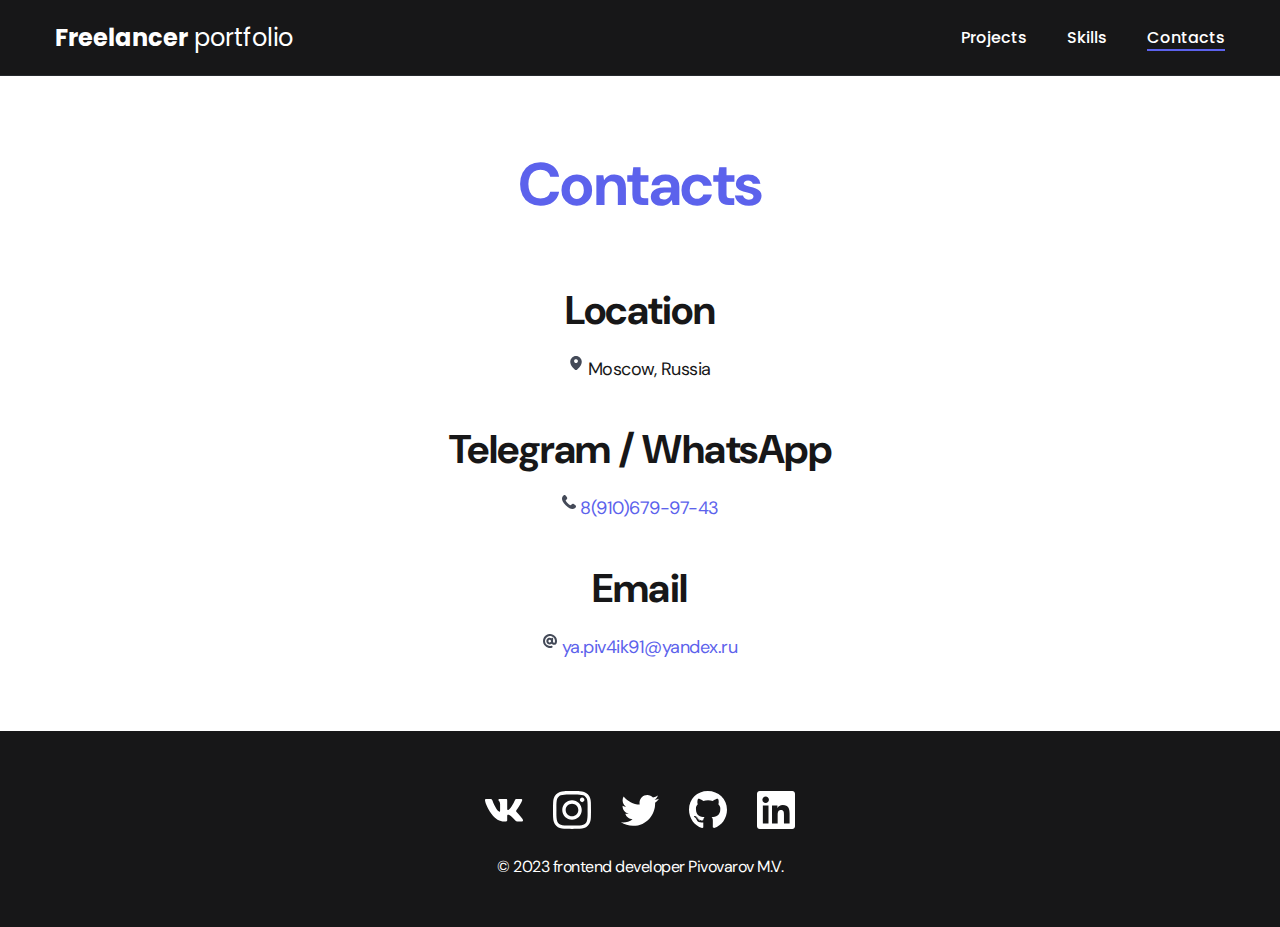
==== contacts.html @ aca8e75c "first commit" ====
<!DOCTYPE html>
<html lang="en">
<head>
    <meta charset="UTF-8">
    <meta http-equiv="X-UA-Compatible" content="IE=edge">
    <meta name="viewport" content="width=device-width, initial-scale=1.0">
    <title>Freelancer portfolio</title>
    <link rel="stylesheet" href="./css/main.css">
    <link rel="preconnect" href="https://fonts.googleapis.com">
<link rel="preconnect" href="https://fonts.gstatic.com" crossorigin>
<link href="https://fonts.googleapis.com/css2?family=DM+Sans:wght@400;500;700&family=Poppins:wght@400;500;700&display=swap" rel="stylesheet">

</head>
<body>
    <nav class="nav">
        <div class="container">
            <div class="nav-row">
                <a class="logo" href="./index.html" ><strong>Freelancer</strong> portfolio</a>
                <ul class="nav-list">
                    <li class="nav-list__item"><a href="./index.html" class="nav-list__link ">Projects</a></li>
                    <li class="nav-list__item"><a href="./skills.html" class="nav-list__link">Skills</a></li>
                    <li class="nav-list__item"><a href="./contacts.html" class="nav-list__link nav-list__link--activ">Contacts</a></li>
                </ul>
            </div>
        </div>
    </nav>

    <main class="section">
        <div class="container">
                <h1 class="title-1">Contacts</h1>
                <ul class="content-list">
                    <li class="content-list__item">
                        <h2 class="title-2">Location</h2>
                        <p class="text__text"><img class="location__img" src="./img/icons/map_location.svg" alt="map"> Moscow, Russia</p>
                    </li>
                    <li class="content-list__item">
                        <h2 class="title-2">Telegram / WhatsApp</h2>
                        <p class="text__text"><a href="tel:+79106799743"><img src="./img/icons/phone_call.svg" alt="call"> 8(910)679-97-43</a></p>
                    </li>
                    <li class="content-list__item">
                        <h2 class="title-2">Email</h2>
                        <p class="text__text"><a href="mailto:ya.piv4ik91@yandex.ru"><img src="./img/icons/email.svg" alt="Email"> ya.piv4ik91@yandex.ru</a></p>
                    </li>
                </ul>
    
        </div>
    </main>
    <footer class="footer">
        <div class="container">
            <div class="footer-wrapper">
                <ul class="social">
                    <li class="social__item"><a href="#!"> <img src="./img/icons/vk.svg" alt="vk"></a> </li>
                    <li class="social__item"><a href="#!"> <img src="./img/icons/instagram.svg" alt="vk"></a> </li>
                    <li class="social__item"><a href="#!"> <img src="./img/icons/twitter.svg" alt="vk"></a> </li>
                    <li class="social__item"><a href="#!"> <img src="./img/icons/gitHub.svg" alt="vk"></a> </li>
                    <li class="social__item"><a href="#!"> <img src="./img/icons/linkedIn.svg" alt="vk"></a> </li>
                </ul>
                <div class="copyright">
                    <p>© 2023 frontend developer Pivovarov M.V.</p>
                </div>
            </div>
        </div>
    </footer>
</body>
</html>
---- css/main.css ----
@import "./reset.css";
@import url('https://fonts.googleapis.com/css2?family=DM+Sans:wght@400;500;700&family=Poppins:wght@400;500;700&display=swap');


/*
font-family: 'DM Sans', sans-serif;
font-family: 'Poppins', sans-serif;
*/ 
:root{
    --blackpure: #000;
    --black: #171718;
    --black-border: #26292D;
    --white: #fff;
    --purple: #5C62EC;

    --text-color: var(--black);
    --dark-bg: var(--black);
    --dark-border: var(--black-border);
    --header-text: var(--white);
    --accent:var(--purple);
}
html, body{
    font-family: 'DM Sans', sans-serif;
    letter-spacing: -0.5px;
    color: var(--text-color);
    height: 100%;
    display: flex;
    flex-direction: column;
}

.container{
    margin: 0 auto;
    padding: 0 15px;
    max-width: 1200px;
}
/*nav*/

.nav{
    background-color: var(--dark-bg);
    color: var(--header-text);
    padding: 20px 0;
    border-bottom: 1px solid var(--dark-border);
    letter-spacing: normal;
}
.nav-row{
    display: flex;
    justify-content: space-between;
    align-items: center;
    column-gap: 30px;
    row-gap: 20px;
    flex-wrap: wrap;
}
.logo{
    color:var(--header-text);
    font-size: 24px;
    font-family: 'Poppins', sans-serif;

}
.logo strong{
    font-weight: 700;
}
.nav-list{
    display: flex;
    align-items: center;
    column-gap: 40px;
    font-size: 16px;
    font-weight: 500;
    font-family: 'Poppins', sans-serif;
}
.nav-list__link{
    color:var(--header-text);
    transition: opacity 0.2s ease-in;
}
.nav-list__link:hover{
    opacity: 0.8;
}
.nav-list__link--activ{
    position: relative;
}
.nav-list__link--activ::before{
    content: "";
    position: absolute;
    left: 0;
    top: 100%;
    display: block;
    height: 2px;
    width: 100%;
    background-color:var(--accent);
}



/*header*/



.header{
    padding: 40px 0;
    min-height: 695px;

    background-color:var(--dark-bg);
    background-image: url(./../img/header_bg.png);
    background-repeat: no-repeat;
    background-size: auto;
    background-position: center center;

    color: var(--header-text);
    display: flex;
    justify-content: center;
    align-items: center;
    text-align: center;
}
.header__wrapper{
    padding: 0 15px;
    max-width: 660px;
}
.header__title{
    font-size: 40px;
    font-weight: 700;
    line-height: 1.4;
    margin-bottom: 20px;

}
.header__title strong{
    font-size: 60px;
    font-weight: 700;
}
.header__title em{
    font-style: normal;
    color: var(--accent);
}
.header__text{
    font-size: 18px;
    line-height: 1.333;
    margin-bottom: 40px;
}
.header__text p + p{
    margin-top: 1em;


}
.btn{
    display: inline-block;
    height: 48px;
    padding: 12px 28px;

    border-radius: 5px;
    background-color:var(--accent) ;
    color: var(--white);
    letter-spacing: 0.15px;
    font-size: 16px;
    font-weight: 500;

    transition: opacity 0.2s ease-in;
}
.btn:hover{
    opacity: 0.8;
}
.btn:active{
    position: relative;
    top: 1px;
}

/*general*/
.section{
    padding: 70px 0;
}
.title-1{
    margin-bottom: 60px;
    font-size: 60px;
    font-weight: 700;
    line-height: 1.3;
    color: var(--accent);
    text-align: center;
}



/*project*/

.projects{
    display: flex;
    flex-wrap: wrap;
    column-gap: 30px;
    row-gap: 30px;

}
.project{
    max-width: 370px;
    background-color: var(--white);
    box-shadow: 0px 5px 35px rgba(0, 0, 0, 0.25);
    border-radius: 10px;
}
.project__img{
    border-radius: 10px;
}
.project__title{
    padding: 15px 20px 25px;
    font-weight: 700;
    font-size: 24px;
    line-height: 1.3;
    color: var(--black);

}


/*project details*/
.project-details{
    max-width: 865px;
    margin: 0 auto;

    display: flex;
    flex-direction: column;
    align-items: center;
}
.project-details__img{
    max-width: 100%;
    margin-bottom: 40px;
    box-shadow: 0px 5px 35px 0px #00000040;
    border-radius: 10px;

}
.project-details__desc{
    margin-bottom: 30px;
    font-weight: 700;
    font-size: 24px;
    line-height: 1.3;
}
.btn-outline{
    height: 48px;
    padding: 12px 20px;
    border-radius: 5px;
    border: 1px solid var(--blackpure);
    color: var(--blackpure);
    display: flex;
    column-gap: 10px;
    align-items: center;

    transition: opacity 0.2s ease-in;
}
.btn-outline:hover{
    opacity: 0.8;
}
.btn-outline:active{
    position: relative;
    top: 1px;
}

/*skils*/

.content-list{
    max-width: 571px;
    margin: 0 auto;

    display: flex;
    flex-direction: column;
    align-items: center;
    text-align: center;
    row-gap: 40px;

}
.content-list a{
    color: var(--accent);
}
.title-2{
    color: var(--text-color);
    font-weight: 700;
    font-size: 40px;
    line-height: 1.3;
    margin-bottom: 20px;
}
.content-list__item{
    color: var(--text-color);
    font-weight: 400;
    font-size: 18px;
    line-height: 1.5;

}



/* footer*/



.footer{
    margin-top: auto;
    padding: 60px 0 50px;
    background-color: var(--dark-bg);
    color: var(--header-text);


}
.footer-wrapper{
    display: flex;
    flex-direction: column;
    align-items: center;
    row-gap: 27px;
}
.social{
    display: flex;
    column-gap: 30px;
    align-items: center;
}
.copyright{
    font-size: 16px;
}
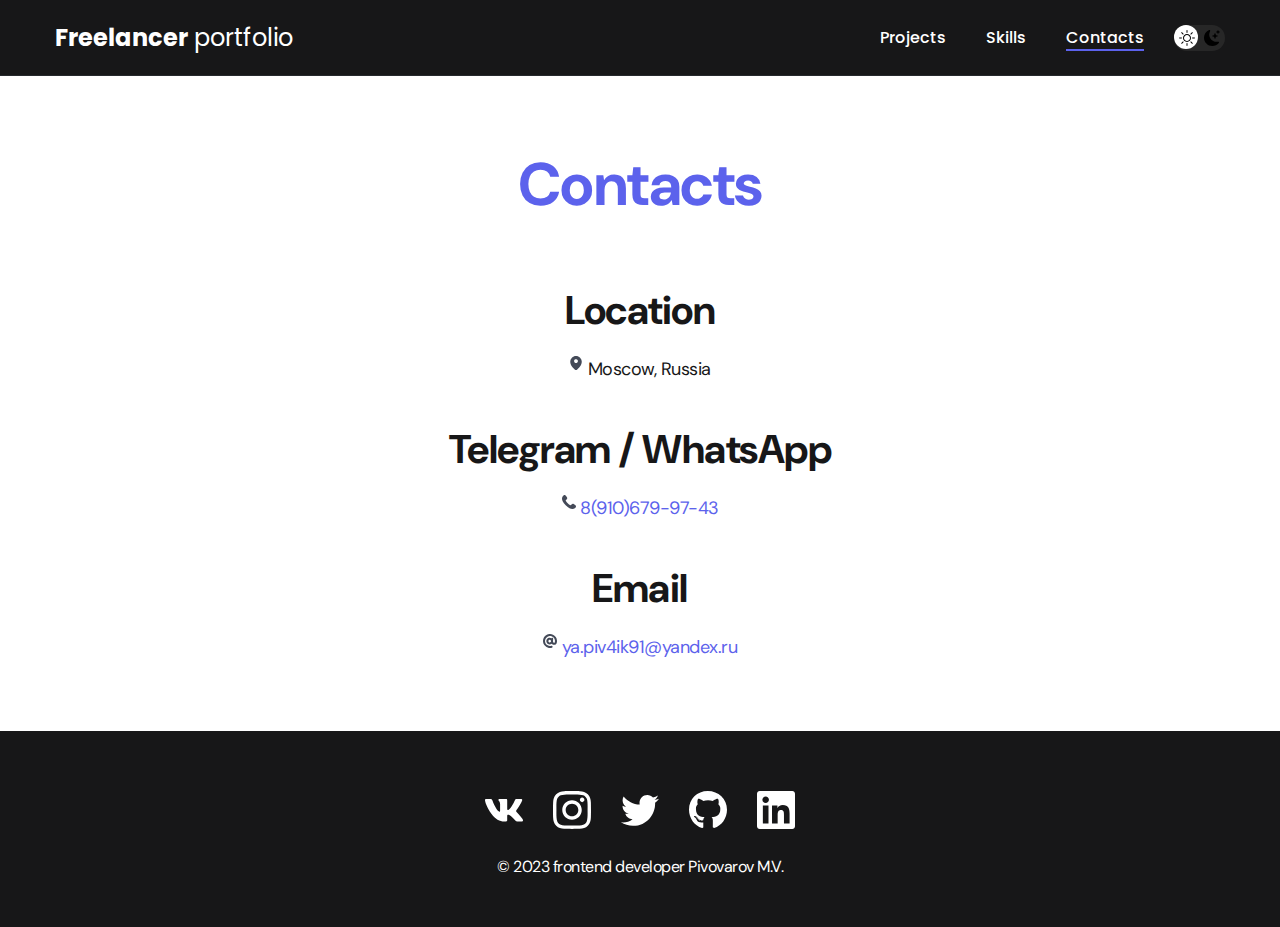
==== commit 2c25c85e: "dark thema" ====
--- a/contacts.html
+++ b/contacts.html
@@ -16,6 +16,10 @@
         <div class="container">
             <div class="nav-row">
                 <a class="logo" href="./index.html" ><strong>Freelancer</strong> portfolio</a>
+                <button class="dark-mode-btn">
+                    <img src="./img/icons/sun.svg" alt="light mode" class="dark-mode-btn__icon">
+                    <img src="./img/icons/moon.svg" alt="dark mode" class="dark-mode-btn__icon">
+                </button>
                 <ul class="nav-list">
                     <li class="nav-list__item"><a href="./index.html" class="nav-list__link ">Projects</a></li>
                     <li class="nav-list__item"><a href="./skills.html" class="nav-list__link">Skills</a></li>
@@ -61,5 +65,6 @@
             </div>
         </div>
     </footer>
+    <script src="./js/main.js"></script>
 </body>
 </html>--- a/css/main.css
+++ b/css/main.css
@@ -18,14 +18,44 @@
     --dark-border: var(--black-border);
     --header-text: var(--white);
     --accent:var(--purple);
+
+
+    --page-bg: var(--white);
+    --text-color: var(--black);
+    --title-1: var(--accent);
+    
+    --project-card-bg: var(--white);
+    --project-card-text: var(--black);
+    --box-shadow: 0px 5px 35px rgba(0, 0, 0, 0.25);
+}
+
+
+
+/*light mode*/
+
+
+
+
+.dark{
+    --page-bg: #252526;
+    --text-color: var(--white);
+    --title-1: var(--white);
+
+    --project-card-bg: var(--black);
+    --project-card-text: var(--white);
+    --box-shadow: 0px 5px 35px rgba(0, 0, 0, 0.8);
 }
 html, body{
     font-family: 'DM Sans', sans-serif;
     letter-spacing: -0.5px;
+
+    min-height: 100vh;
+    display: flex;
+    flex-direction: column;
+
+
+    background-color: var(--page-bg);
     color: var(--text-color);
-    height: 100%;
-    display: flex;
-    flex-direction: column;
 }
 
 .container{
@@ -44,13 +74,14 @@
 }
 .nav-row{
     display: flex;
-    justify-content: space-between;
+    justify-content: flex-end;
     align-items: center;
     column-gap: 30px;
     row-gap: 20px;
     flex-wrap: wrap;
 }
 .logo{
+    margin-right: auto;
     color:var(--header-text);
     font-size: 24px;
     font-family: 'Poppins', sans-serif;
@@ -61,6 +92,8 @@
 }
 .nav-list{
     display: flex;
+    flex-wrap: wrap;
+    row-gap: 10px;
     align-items: center;
     column-gap: 40px;
     font-size: 16px;
@@ -87,8 +120,38 @@
     width: 100%;
     background-color:var(--accent);
 }
-
-
+/*dark mode btn*/
+.dark-mode-btn{
+    order: 1;
+    position: relative;
+    display: flex;
+    justify-content: space-between;
+    width: 51px;
+    height: 26px;
+    background-color: #272727;
+    border-radius: 50px;
+    padding: 5px;
+
+}
+.dark-mode-btn::before{
+    position: absolute;
+    top: 0;
+    left: 0;
+    content: "";
+    display: block;
+    width: 24px;
+    height: 24px;
+    background-color: #fff;
+    border-radius: 50%;
+    transition: left 0.2s ease-in;
+}
+.dark-mode-btn--activ::before{
+    left: 26px;
+
+}
+.dark-mode-btn__icon{
+    position: relative;
+}
 
 /*header*/
 
@@ -139,6 +202,7 @@
 
 
 }
+
 .btn{
     display: inline-block;
     height: 48px;
@@ -170,7 +234,7 @@
     font-size: 60px;
     font-weight: 700;
     line-height: 1.3;
-    color: var(--accent);
+    color: var(--title-1);
     text-align: center;
 }
 
@@ -181,15 +245,18 @@
 .projects{
     display: flex;
     flex-wrap: wrap;
+    justify-content: center;
     column-gap: 30px;
     row-gap: 30px;
 
 }
 .project{
     max-width: 370px;
-    background-color: var(--white);
-    box-shadow: 0px 5px 35px rgba(0, 0, 0, 0.25);
+    background-color: var(--project-card-bg);
+    box-shadow: var(--box-shadow);
     border-radius: 10px;
+
+
 }
 .project__img{
     border-radius: 10px;
@@ -199,7 +266,7 @@
     font-weight: 700;
     font-size: 24px;
     line-height: 1.3;
-    color: var(--black);
+    color: var(--project-card-text);
 
 }
 
@@ -227,6 +294,7 @@
     line-height: 1.3;
 }
 .btn-outline{
+    background-color: var(--white);
     height: 48px;
     padding: 12px 20px;
     border-radius: 5px;
@@ -307,5 +375,60 @@
 }
 
 
-
-
+@media (max-width: 620px){
+    .header{
+        min-height: unset;
+    }
+    .header__title{
+        font-size: 30px;
+    }
+    .header__title strong{
+        font-size: 40px;
+    }
+    .section{
+        padding: 40px 0;
+    }
+    .title-1{
+        margin-bottom: 30px;
+        font-size: 40px;
+    }
+    .project__title{
+        font-size: 22px;
+    }
+    .footer{
+        padding: 40px 0 30px;
+    }
+    .social__item{
+        width: 28px;
+    }
+    .footer-wrapper{
+        row-gap: 20px;
+    }
+    .social{
+        column-gap: 20px;
+    }
+    .title-2{
+        font-size:30px ;
+        margin-bottom: 10px;
+    }
+    .content-list{
+        row-gap: 20px;
+    }
+    .content-list__item{
+        font-size: 16px;
+    }
+    .project-details__desc{
+        font-size: 22px;
+        margin-bottom: 20px;
+    }
+    .nav-row{
+        justify-content: space-between;
+
+    }
+    .dark-mode-btn{
+        order: 0;
+    }
+}
+
+
+
